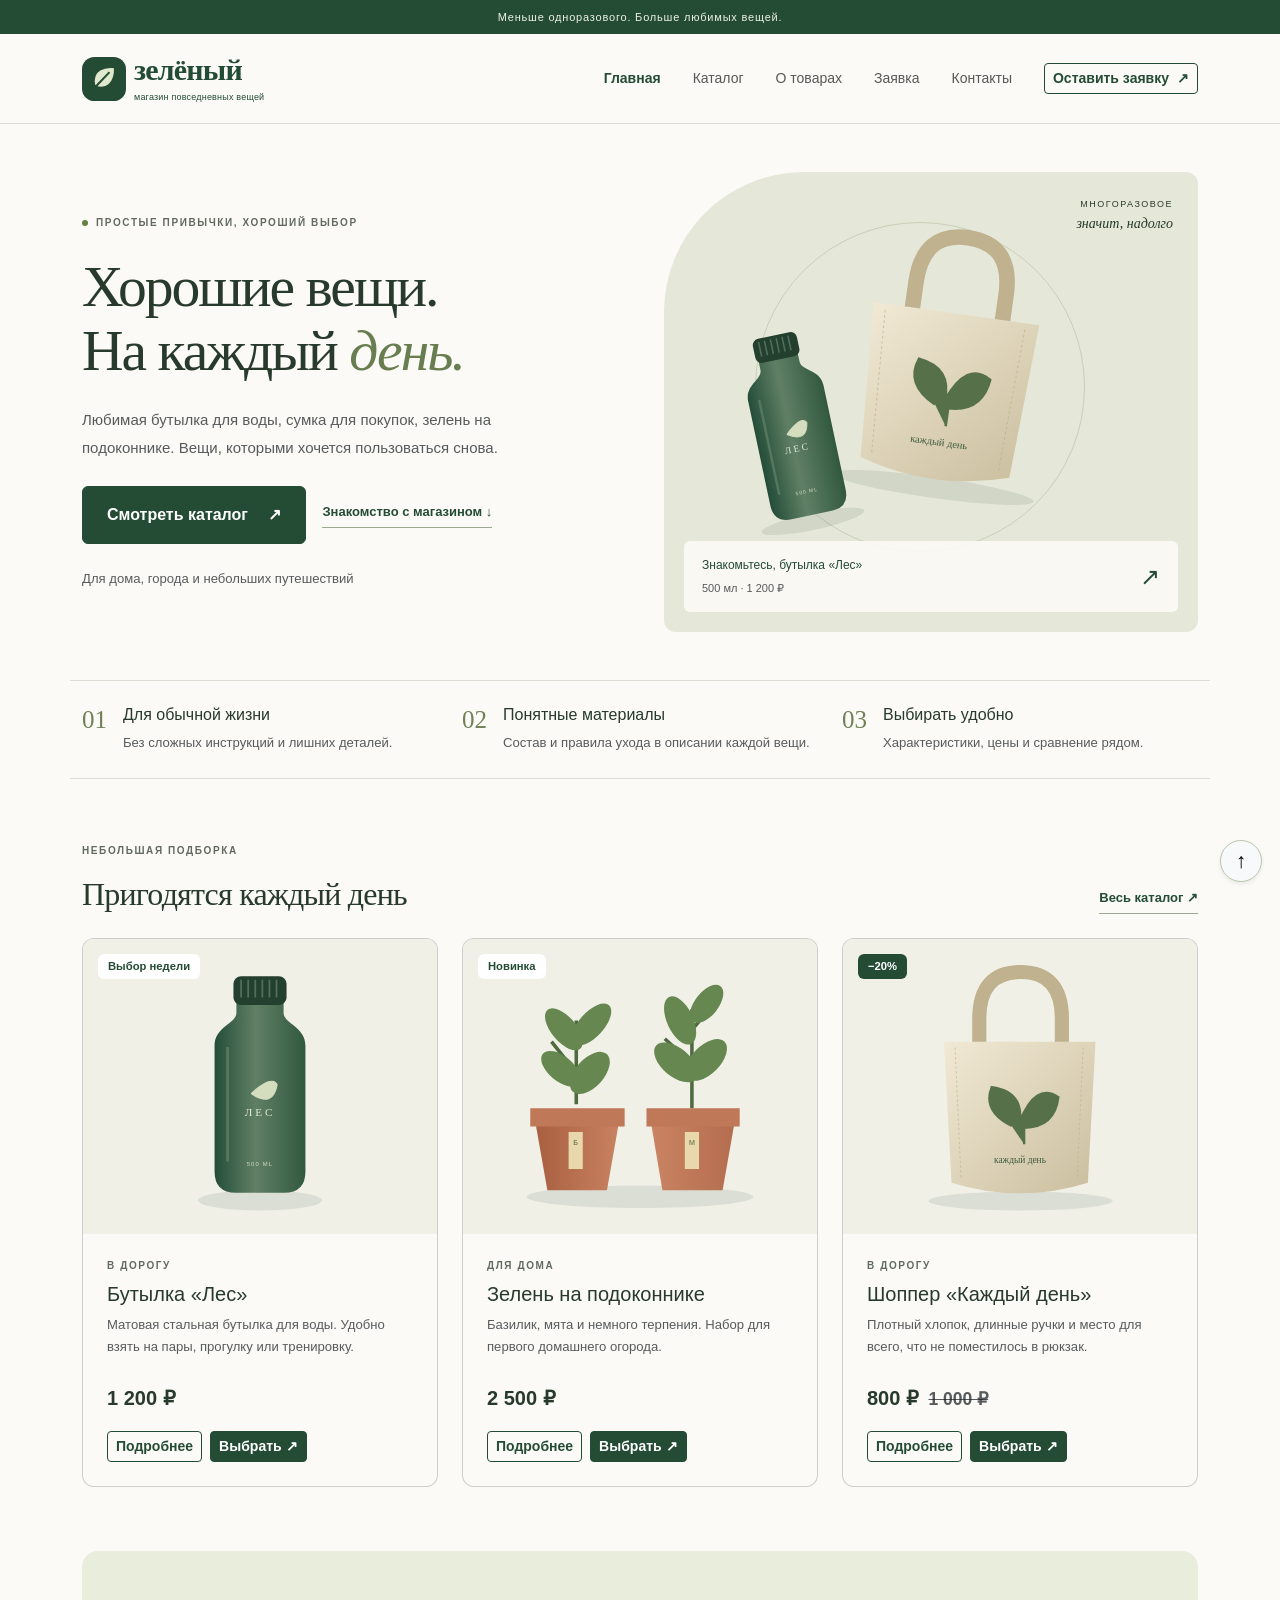
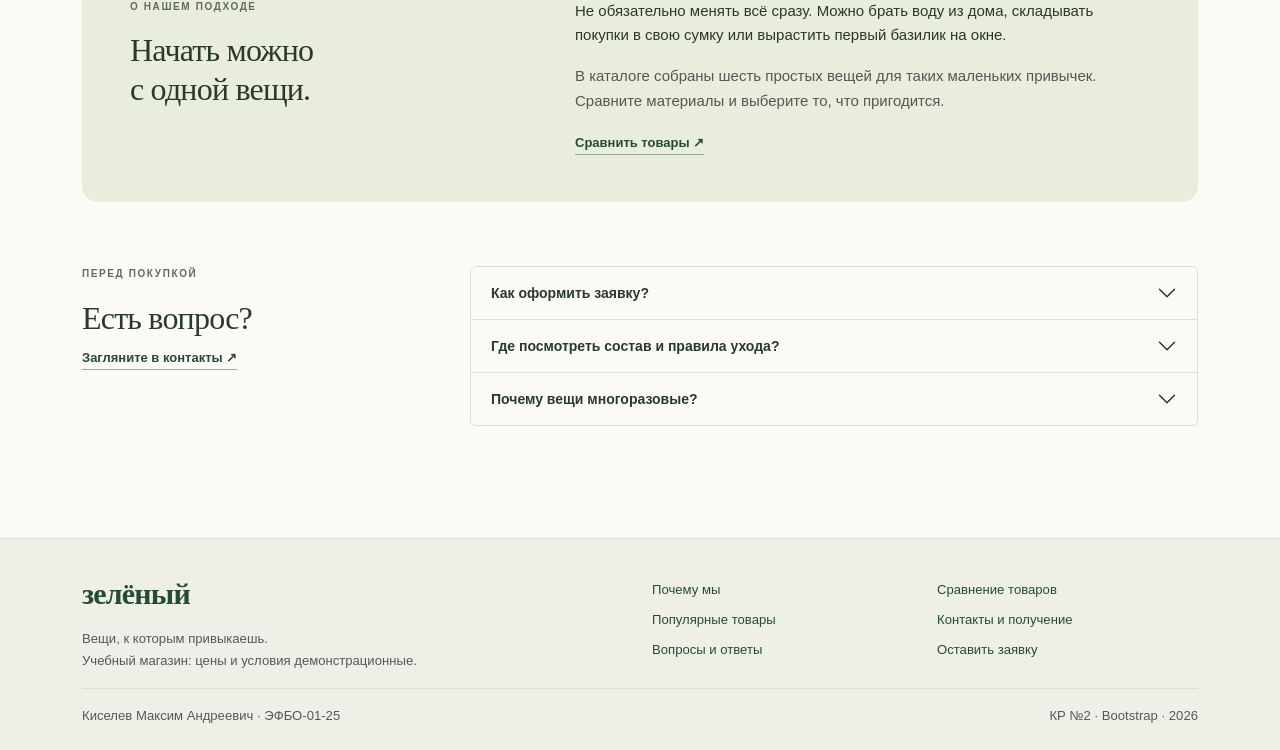
==== index.html @ eaf02a0d "Добавлена Bootstrap-версия зелёного магазина" ====
<!DOCTYPE html>
<html lang="ru">
<head>
  <meta charset="UTF-8">
  <meta name="viewport" content="width=device-width, initial-scale=1.0">
  <meta name="description" content="Многоразовые вещи для дома, города и путешествий. Зелёный магазин с каталогом, сравнением и учебной заявкой.">
  <meta name="theme-color" content="#244c35">
  <title>Вещи на каждый день — Зелёный магазин</title>
  <link rel="icon" href="images/favicon.svg" type="image/svg+xml">
  <link rel="stylesheet" href="vendor/bootstrap/css/bootstrap.min.css">
  <link rel="stylesheet" href="css/custom.css">
  <script src="vendor/bootstrap/js/bootstrap.bundle.min.js" defer></script>
  <script src="js/main.js" defer></script>
</head>
<body class="d-flex flex-column min-vh-100" id="top">

  <a class="visually-hidden-focusable skip-link" href="#main">Перейти к содержимому</a>
  <div class="announcement text-center py-2">Меньше одноразового. Больше любимых вещей.</div>
  <header class="site-header sticky-top">
    <nav class="navbar navbar-expand-lg py-3" aria-label="Основная навигация">
      <div class="container">
        <a class="navbar-brand brand d-flex align-items-center gap-2" href="index.html" aria-label="Зелёный магазин — главная">
          <img src="images/favicon.svg" alt="" width="44" height="44">
          <span>зелёный<small class="brand__caption d-block">магазин повседневных вещей</small></span>
        </a>
        <button class="navbar-toggler" type="button" data-bs-toggle="collapse" data-bs-target="#main-menu" aria-controls="main-menu" aria-expanded="false" aria-label="Открыть меню">
          <span class="navbar-toggler-icon"></span>
        </button>
        <div class="collapse navbar-collapse" id="main-menu">
          <ul class="navbar-nav ms-lg-auto align-items-lg-center gap-lg-3 py-3 py-lg-0">
          <li class="nav-item"><a class="nav-link active" href="index.html" aria-current="page">Главная</a></li>
          <li class="nav-item"><a class="nav-link" href="catalog.html">Каталог</a></li>
          <li class="nav-item"><a class="nav-link" href="product.html">О товарах</a></li>
          <li class="nav-item"><a class="nav-link" href="order.html">Заявка</a></li>
          <li class="nav-item"><a class="nav-link" href="contacts.html">Контакты</a></li>
          </ul>
          <a class="btn btn-outline-primary btn-sm ms-xl-4 d-none d-xl-inline-flex" href="order.html">Оставить заявку <span class="ms-2" aria-hidden="true">↗</span></a>
        </div>
      </div>
    </nav>
  </header>
  <main class="flex-grow-1" id="main">

    <section class="container py-4 py-lg-5" aria-labelledby="hero-title">
      <div class="row g-4 g-lg-5 align-items-center">
        <div class="col-12 col-lg-6 py-lg-3">
          <p class="eyebrow mb-4"><span class="status-dot" aria-hidden="true"></span>Простые привычки, хороший выбор</p>
          <h1 class="hero__title mb-4" id="hero-title">Хорошие вещи.<br>На каждый <em>день.</em></h1>
          <p class="hero__text text-body-secondary mb-4">Любимая бутылка для воды, сумка для покупок, зелень на подоконнике. Вещи, которыми хочется пользоваться снова.</p>
          <div class="d-flex flex-wrap align-items-center gap-3">
            <a class="btn btn-primary px-4 py-3" href="catalog.html">Смотреть каталог <span class="ms-3" aria-hidden="true">↗</span></a>
            <a class="text-link" href="#advantages">Знакомство с магазином ↓</a>
          </div>
          <p class="small text-body-secondary mt-4 mb-0">Для дома, города и небольших путешествий</p>
        </div>
        <div class="col-12 col-lg-6">
          <div class="hero__visual">
            <span class="hero__circle" aria-hidden="true"></span>
            <p class="hero__stamp">МНОГОРАЗОВОЕ<br><span>значит, надолго</span></p>
            <img class="hero__bag" src="images/bag.svg" alt="Хлопковая сумка для повседневных покупок" width="600" height="500">
            <img class="hero__bottle" src="images/bottle.svg" alt="Зелёная стальная бутылка «Лес»" width="600" height="500">
            <a class="hero__product d-flex justify-content-between align-items-center gap-3" href="product.html#bottle"><span>Знакомьтесь, бутылка «Лес»<small class="d-block text-body-secondary">500 мл · 1 200 ₽</small></span><span class="fs-4" aria-hidden="true">↗</span></a>
          </div>
        </div>
      </div>
    </section>
    <section class="container py-4 border-top border-bottom" id="advantages" aria-labelledby="advantages-title">
      <h2 class="visually-hidden" id="advantages-title">Почему стоит заглянуть в каталог</h2>
      <div class="row g-4">
        <article class="col-12 col-md-4 d-flex gap-3"><span class="advantage-number" aria-hidden="true">01</span><div><h3 class="h6">Для обычной жизни</h3><p class="small text-body-secondary mb-0">Без сложных инструкций и лишних деталей.</p></div></article>
        <article class="col-12 col-md-4 d-flex gap-3"><span class="advantage-number" aria-hidden="true">02</span><div><h3 class="h6">Понятные материалы</h3><p class="small text-body-secondary mb-0">Состав и правила ухода в описании каждой вещи.</p></div></article>
        <article class="col-12 col-md-4 d-flex gap-3"><span class="advantage-number" aria-hidden="true">03</span><div><h3 class="h6">Выбирать удобно</h3><p class="small text-body-secondary mb-0">Характеристики, цены и сравнение рядом.</p></div></article>
      </div>
    </section>
    <section class="container section-space" id="popular" aria-labelledby="popular-title">
      <div class="d-flex flex-column flex-sm-row justify-content-between align-items-sm-end gap-3 mb-4"><div><p class="eyebrow">Небольшая подборка</p><h2 class="mb-0" id="popular-title">Пригодятся каждый день</h2></div><a class="text-link" href="catalog.html">Весь каталог ↗</a></div>
      <div class="row g-4">
        <div class="col-12 col-md-6 col-lg-4">
          <article class="card product-card h-100">
            <div class="product-card__picture position-relative">
              <span class="badge bg-white text-primary product-card__badge">Выбор недели</span>
              <img src="images/bottle.svg" class="card-img-top product-card__image" alt="Бутылка «Лес»" width="600" height="500" loading="lazy">
            </div>
            <div class="card-body d-flex flex-column p-4">
              <p class="eyebrow mb-2">В дорогу</p>
              <h3 class="card-title h5"><a class="product-card__title" href="product.html#bottle">Бутылка «Лес»</a></h3>
              <p class="card-text small text-body-secondary mb-4">Матовая стальная бутылка для воды. Удобно взять на пары, прогулку или тренировку.</p>
              <p class="fw-semibold fs-5 mt-auto">1 200 ₽</p>
              <div class="d-flex flex-wrap gap-2">
                <a class="btn btn-outline-primary btn-sm" href="product.html#bottle" aria-label="Подробнее: Бутылка «Лес»">Подробнее</a>
                <a class="btn btn-primary btn-sm" href="order.html?product=bottle" aria-label="Заявка: Бутылка «Лес»">Выбрать <span aria-hidden="true">↗</span></a>
              </div>
            </div>
          </article>
        </div>
        <div class="col-12 col-md-6 col-lg-4">
          <article class="card product-card h-100">
            <div class="product-card__picture position-relative">
              <span class="badge bg-white text-primary product-card__badge">Новинка</span>
              <img src="images/kit.svg" class="card-img-top product-card__image" alt="Зелень на подоконнике" width="600" height="500" loading="lazy">
            </div>
            <div class="card-body d-flex flex-column p-4">
              <p class="eyebrow mb-2">Для дома</p>
              <h3 class="card-title h5"><a class="product-card__title" href="product.html#kit">Зелень на подоконнике</a></h3>
              <p class="card-text small text-body-secondary mb-4">Базилик, мята и немного терпения. Набор для первого домашнего огорода.</p>
              <p class="fw-semibold fs-5 mt-auto">2 500 ₽</p>
              <div class="d-flex flex-wrap gap-2">
                <a class="btn btn-outline-primary btn-sm" href="product.html#kit" aria-label="Подробнее: Зелень на подоконнике">Подробнее</a>
                <a class="btn btn-primary btn-sm" href="order.html?product=kit" aria-label="Заявка: Зелень на подоконнике">Выбрать <span aria-hidden="true">↗</span></a>
              </div>
            </div>
          </article>
        </div>
        <div class="col-12 col-md-6 col-lg-4">
          <article class="card product-card h-100 product-card--discount">
            <div class="product-card__picture position-relative">
              <span class="badge text-bg-success product-card__badge">−20%</span>
              <img src="images/bag.svg" class="card-img-top product-card__image" alt="Шоппер «Каждый день»" width="600" height="500" loading="lazy">
            </div>
            <div class="card-body d-flex flex-column p-4">
              <p class="eyebrow mb-2">В дорогу</p>
              <h3 class="card-title h5"><a class="product-card__title" href="product.html#bag">Шоппер «Каждый день»</a></h3>
              <p class="card-text small text-body-secondary mb-4">Плотный хлопок, длинные ручки и место для всего, что не поместилось в рюкзак.</p>
              <p class="fw-semibold fs-5 mt-auto">800 ₽ <del class="small text-body-secondary ms-1">1 000 ₽</del></p>
              <div class="d-flex flex-wrap gap-2">
                <a class="btn btn-outline-primary btn-sm" href="product.html#bag" aria-label="Подробнее: Шоппер «Каждый день»">Подробнее</a>
                <a class="btn btn-primary btn-sm" href="order.html?product=bag" aria-label="Заявка: Шоппер «Каждый день»">Выбрать <span aria-hidden="true">↗</span></a>
              </div>
            </div>
          </article>
        </div>
      </div>
    </section>
    <aside class="container" id="about" aria-labelledby="about-title">
      <div class="editorial p-4 p-lg-5 rounded-4"><div class="row g-4 g-lg-5"><div class="col-12 col-lg-5"><p class="eyebrow">О нашем подходе</p><h2 id="about-title">Начать можно<br>с одной вещи.</h2></div><div class="col-12 col-lg-7"><p>Не обязательно менять всё сразу. Можно брать воду из дома, складывать покупки в свою сумку или вырастить первый базилик на окне.</p><p class="text-body-secondary">В каталоге собраны шесть простых вещей для таких маленьких привычек. Сравните материалы и выберите то, что пригодится.</p><a class="text-link" href="catalog.html#comparison">Сравнить товары ↗</a></div></div></div>
    </aside>
    <section class="container section-space" id="faq" aria-labelledby="faq-title"><div class="row g-4 g-lg-5"><div class="col-12 col-lg-4"><p class="eyebrow">Перед покупкой</p><h2 id="faq-title">Есть вопрос?</h2><a class="text-link" href="contacts.html">Загляните в контакты ↗</a></div><div class="col-12 col-lg-8"><div class="accordion" id="home-faq">
          <div class="accordion-item">
            <h3 class="accordion-header">
              <button class="accordion-button collapsed" type="button" data-bs-toggle="collapse" data-bs-target="#home-faq-1" aria-expanded="false" aria-controls="home-faq-1">Как оформить заявку?</button>
            </h3>
            <div class="accordion-collapse collapse" id="home-faq-1" data-bs-parent="#home-faq">
              <div class="accordion-body text-body-secondary">Выберите товар в каталоге и нажмите «Выбрать». В форме он уже будет отмечен. Заполните контакты и посмотрите учебное подтверждение проверки. Настоящая покупка не выполняется.</div>
            </div>
          </div>
          <div class="accordion-item">
            <h3 class="accordion-header">
              <button class="accordion-button collapsed" type="button" data-bs-toggle="collapse" data-bs-target="#home-faq-2" aria-expanded="false" aria-controls="home-faq-2">Где посмотреть состав и правила ухода?</button>
            </h3>
            <div class="accordion-collapse collapse" id="home-faq-2" data-bs-parent="#home-faq">
              <div class="accordion-body text-body-secondary">Откройте «Подробнее» у товара. Характеристики, уход и получение размещены в отдельных вкладках.</div>
            </div>
          </div>
          <div class="accordion-item">
            <h3 class="accordion-header">
              <button class="accordion-button collapsed" type="button" data-bs-toggle="collapse" data-bs-target="#home-faq-3" aria-expanded="false" aria-controls="home-faq-3">Почему вещи многоразовые?</button>
            </h3>
            <div class="accordion-collapse collapse" id="home-faq-3" data-bs-parent="#home-faq">
              <div class="accordion-body text-body-secondary">Бутылка, сумка и остальные товары предназначены для повторного использования. Срок службы зависит от материала и ухода.</div>
            </div>
          </div>
        </div></div></div></section>
  </main>

  <footer class="site-footer mt-5 py-4" id="contacts">
    <div class="container">
      <div class="row g-4 py-3">
        <div class="col-12 col-md-6">
          <a class="brand text-decoration-none" href="index.html">зелёный</a>
          <p class="small text-body-secondary mt-3 mb-0">Вещи, к которым привыкаешь.<br>Учебный магазин: цены и условия демонстрационные.</p>
        </div>
        <nav class="col-6 col-md-3 d-flex flex-column gap-2 small" aria-label="Разделы главной">
          <a href="index.html#advantages">Почему мы</a>
          <a href="index.html#popular">Популярные товары</a>
          <a href="index.html#faq">Вопросы и ответы</a>
        </nav>
        <nav class="col-6 col-md-3 d-flex flex-column gap-2 small" aria-label="Полезные ссылки">
          <a href="catalog.html#comparison">Сравнение товаров</a>
          <a href="contacts.html">Контакты и получение</a>
          <a href="order.html">Оставить заявку</a>
        </nav>
      </div>
      <div class="border-top pt-3 d-flex flex-column flex-md-row justify-content-between gap-2 small text-body-secondary">
        <span>Киселев Максим Андреевич · ЭФБО-01-25</span>
        <span>КР №2 · Bootstrap · 2026</span>
      </div>
    </div>
  </footer>
  <a class="back-to-top btn btn-light rounded-circle shadow-sm" href="#top" aria-label="Вернуться наверх">↑</a>

  <div class="modal fade" id="delivery-modal" tabindex="-1" aria-labelledby="delivery-modal-title" aria-hidden="true">
    <div class="modal-dialog modal-dialog-centered">
      <div class="modal-content">
        <div class="modal-header">
          <h2 class="modal-title h4" id="delivery-modal-title">Как получить выбранную вещь</h2>
          <button class="btn-close" type="button" data-bs-dismiss="modal" aria-label="Закрыть условия получения"></button>
        </div>
        <div class="modal-body">
          <p>В учебном макете предусмотрены самовывоз без доплаты и доставка за 300 ₽.</p>
          <p class="text-body-secondary mb-0">Способ получения выбирается в заявке. Реальная доставка и оплата не выполняются.</p>
        </div>
        <div class="modal-footer">
          <button class="btn btn-outline-secondary" type="button" data-bs-dismiss="modal">Закрыть</button>
          <a class="btn btn-primary" href="order.html">К заявке</a>
        </div>
      </div>
    </div>
  </div>

</body>
</html>
---- css/custom.css ----
:root {
  --shop-primary: #244c35;
  --shop-primary-dark: #163824;
  --shop-surface: #f0f0e7;
  --bs-body-bg: #fbfaf6;
  --bs-body-color: #273a2c;
  --bs-body-color-rgb: 39, 58, 44;
  --bs-border-color: #dcdfd3;
  --bs-primary-rgb: 36, 76, 53;
  --bs-success-rgb: 36, 76, 53;
  --bs-link-color: #244c35;
  --bs-link-color-rgb: 36, 76, 53;
  --bs-link-hover-color: #163824;
  --bs-link-hover-color-rgb: 22, 56, 36;
}

html { scroll-behavior: smooth; }
body { font-family: Arial, Helvetica, sans-serif; font-size: 15px; line-height: 1.65; min-height: 100dvh; }
h1, h2, .brand { font-family: Georgia, 'Times New Roman', serif; }
h1, h2 { font-weight: 400; letter-spacing: -.8px; }
a { text-underline-offset: 4px; }
[id] { scroll-margin-top: 120px; }
:focus-visible { outline: 3px solid #657e2b; outline-offset: 4px; }
.btn:focus-visible, .form-control:focus-visible, .form-select:focus-visible, .form-check-input:focus-visible, .accordion-button:focus-visible, .navbar-toggler:focus-visible { outline: 3px solid #657e2b; outline-offset: 3px; }
.skip-link { position: fixed; top: 12px; left: 16px; z-index: 1100; padding: 12px 18px; background: var(--shop-primary); color: white; }
.announcement { background: var(--shop-primary); color: #edf1e2; font-size: 11px; letter-spacing: .8px; }
.site-header { background: var(--bs-body-bg); border-bottom: 1px solid var(--bs-border-color); }
.brand { color: var(--shop-primary); font-size: 30px; font-weight: 700; line-height: 1; letter-spacing: -.8px; }
.brand__caption { font-family: Arial, sans-serif; margin-top: 8px; font-size: 9px; font-weight: 400; letter-spacing: .2px; }
.navbar .nav-link { font-size: 14px; }
.navbar .nav-link.active { color: var(--shop-primary); font-weight: 700; }
.btn-primary {
  --bs-btn-color: #fff;
  --bs-btn-bg: #244c35;
  --bs-btn-border-color: #244c35;
  --bs-btn-hover-color: #fff;
  --bs-btn-hover-bg: #163824;
  --bs-btn-hover-border-color: #163824;
  --bs-btn-active-color: #fff;
  --bs-btn-active-bg: #163824;
  --bs-btn-active-border-color: #163824;
  --bs-btn-disabled-color: #fff;
  --bs-btn-disabled-bg: #244c35;
  --bs-btn-disabled-border-color: #244c35;
  --bs-btn-focus-shadow-rgb: 36, 76, 53;
}
.btn-outline-primary {
  --bs-btn-color: #244c35;
  --bs-btn-border-color: #244c35;
  --bs-btn-hover-color: #fff;
  --bs-btn-hover-bg: #244c35;
  --bs-btn-hover-border-color: #244c35;
  --bs-btn-active-color: #fff;
  --bs-btn-active-bg: #163824;
  --bs-btn-active-border-color: #163824;
  --bs-btn-focus-shadow-rgb: 36, 76, 53;
}
.btn { font-weight: 600; }
.btn:disabled { cursor: not-allowed; }
.btn-link { --bs-btn-color: #244c35; --bs-btn-hover-color: #163824; }
.text-link { font-size: 13px; font-weight: 600; text-decoration: none; border-bottom: 1px solid #9aa98f; padding-bottom: 4px; }
.eyebrow { font-size: 10px; text-transform: uppercase; font-weight: 700; letter-spacing: 1.6px; color: #626a60; }
.status-dot { display: inline-block; width: 6px; height: 6px; border-radius: 50%; background: #628143; margin-right: 8px; vertical-align: middle; }
.hero__title { font-size: clamp(42px, 4.5vw, 66px); line-height: 1.1; letter-spacing: -2px; }
.hero__title em { color: #687d50; }
.hero__text { max-width: 440px; line-height: 1.85; }
.hero__visual { position: relative; min-height: 460px; background: #e5e7d8; overflow: hidden; border-radius: 140px 12px 12px 12px; }
.hero__circle { position: absolute; width: 330px; height: 330px; border: 1px solid #c9cfb8; border-radius: 50%; top: 50px; left: 17%; }
.hero__bag { position: absolute; width: 390px; height: auto; top: 28px; left: 17%; transform: rotate(8deg); }
.hero__bottle { position: absolute; width: 300px; height: auto; top: 130px; left: -4%; transform: rotate(-12deg); }
.hero__stamp { position: absolute; right: 25px; top: 25px; z-index: 1; font-size: 9px; text-align: right; letter-spacing: 1.5px; }
.hero__stamp span { font-family: Georgia, serif; font-size: 14px; font-style: italic; letter-spacing: 0; }
.hero__product { position: absolute; bottom: 20px; left: 20px; right: 20px; padding: 15px 18px; background: #fbfaf6eb; border-radius: 6px; font-size: 12px; text-decoration: none; }
.hero__product small { margin-top: 3px; font-size: 11px; }
.advantage-number, .form-step { font-family: Georgia, serif; font-size: 25px; color: #708158; line-height: 1.2; }
.section-space { margin-block: 64px; }
.product-card { border-radius: 12px; overflow: hidden; transition: border-color .2s; }
.product-card:hover { border-color: #87967c; }
.product-card__picture, .product-detail__visual { background: var(--shop-surface); }
.product-card__image { width: 100%; height: auto; aspect-ratio: 6 / 5; object-fit: contain; transition: transform .25s; }
.product-card:hover .product-card__image { transform: scale(1.035); }
.product-card__badge { position: absolute; top: 15px; left: 15px; z-index: 1; font-weight: 600; padding: 7px 10px; }
.product-card__title { color: var(--bs-body-color); text-decoration: none; }
.product-card__title:hover { color: var(--shop-primary); text-decoration: underline; }
.editorial, .order-guide, .contact-panel { background: #e9eddc; }
.accordion { --bs-accordion-bg: #fbfaf6; --bs-accordion-border-color: #dcdfd3; --bs-accordion-active-color: #244c35; --bs-accordion-active-bg: #edf1e0; --bs-accordion-btn-focus-box-shadow: 0 0 0 .2rem #657e2b30; }
.accordion-button { font-size: 14px; font-weight: 600; }
.accordion-body { font-size: 14px; }
.comparison-table { min-width: 620px; }
.comparison-table th, .comparison-table td { padding: 15px 18px; }
.product-detail__visual img { max-height: 430px; object-fit: contain; }
.nav-tabs { --bs-nav-tabs-border-color: #dcdfd3; --bs-nav-tabs-link-active-color: #244c35; --bs-nav-tabs-link-active-bg: #fbfaf6; --bs-nav-tabs-link-active-border-color: #dcdfd3 #dcdfd3 #fbfaf6; font-size: 13px; }
.tab-content { min-height: 285px; }
.tab-content th { width: 44%; font-weight: 500; }
.form-control, .form-select { padding: 11px 13px; font-size: 15px; }
.form-control:focus, .form-select:focus { border-color: #708158; box-shadow: 0 0 0 .2rem #657e2b25; }
.form-control:user-invalid, .form-select:user-invalid { border-color: #a52c2c; }
.form-check-input:checked { background-color: var(--shop-primary); border-color: var(--shop-primary); }
.form-check-input:focus { border-color: #708158; box-shadow: 0 0 0 .2rem #657e2b25; }
.form-label { font-size: 13px; font-weight: 600; }
.form-text { font-size: 12px; }
.order-form textarea { resize: vertical; }
.order-guide__image { width: 100%; height: 190px; object-fit: contain; }
address { font-style: normal; }
.site-footer { background: #eef0e7; border-top: 1px solid var(--bs-border-color); }
.site-footer nav a { text-decoration: none; }
.site-footer nav a:hover { text-decoration: underline; }
.back-to-top { position: fixed; right: 18px; bottom: 18px; z-index: 1020; width: 42px; height: 42px; padding: 4px; font-size: 21px; border-color: #bac6ac; }
@media (min-width: 992px) {
  .catalog-filters { position: sticky; top: 115px; }
}
@media (max-width: 991.98px) {
  .site-header { position: relative; }
  [id] { scroll-margin-top: 20px; }
  .hero__visual { max-width: 600px; margin-inline: auto; min-height: 420px; }
  .hero__bag { top: 12px; }
  .hero__bottle { top: 110px; left: 0; }
  .section-space { margin-block: 44px; }
}
@media (max-width: 575.98px) {
  .brand { font-size: 26px; }
  .brand__caption { font-size: 8px; }
  .hero__visual { min-height: 370px; border-top-left-radius: 100px; }
  .hero__bag { width: 310px; top: 20px; left: 9%; }
  .hero__bottle { width: 250px; top: 105px; left: -12%; }
  .hero__circle { width: 270px; height: 270px; top: 30px; left: 12%; }
  .hero__stamp { right: 18px; font-size: 8px; }
  .hero__product { right: 14px; left: 14px; font-size: 11px; }
  .nav-tabs .nav-link { padding: 9px 10px; font-size: 12px; }
  .tab-content { min-height: 260px; }
}
@media (prefers-reduced-motion: reduce) {
  html { scroll-behavior: auto; }
  .product-card__image, .product-card { transition: none; }
  .product-card:hover .product-card__image { transform: none; }
}
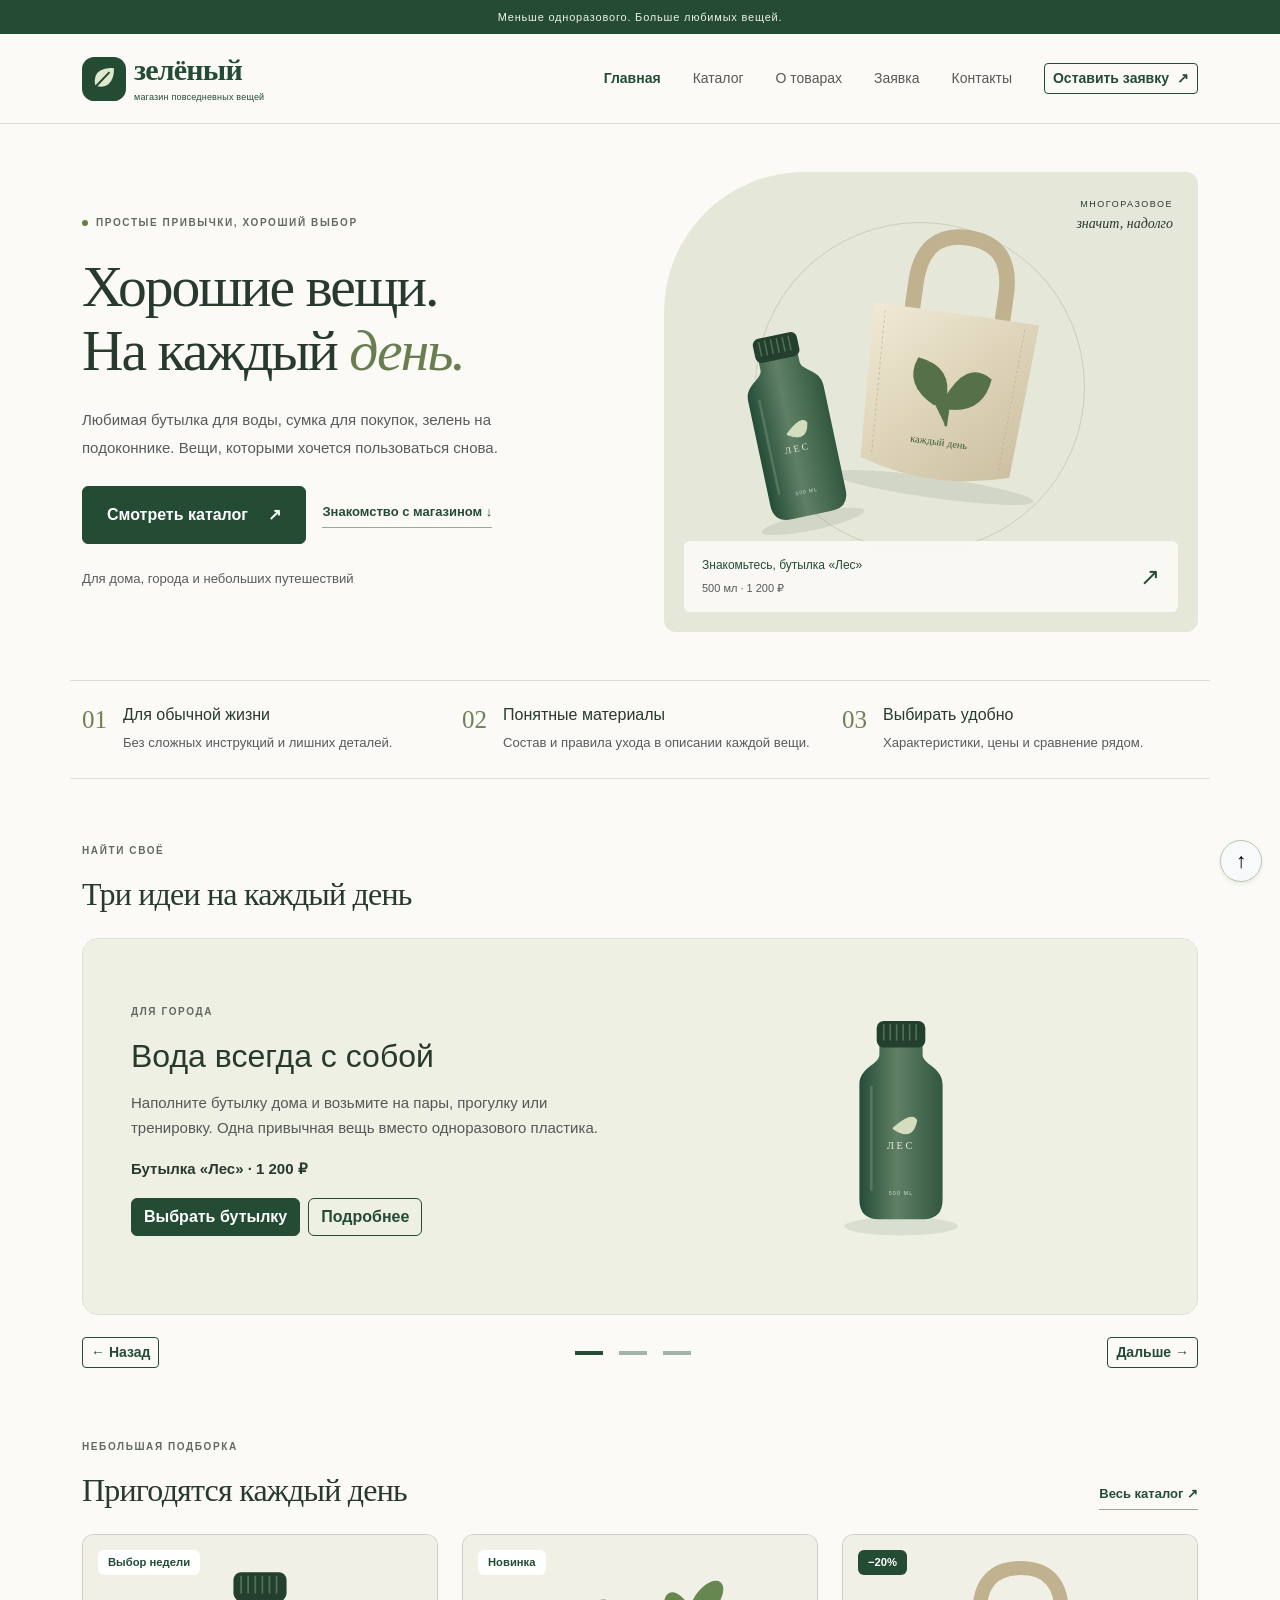
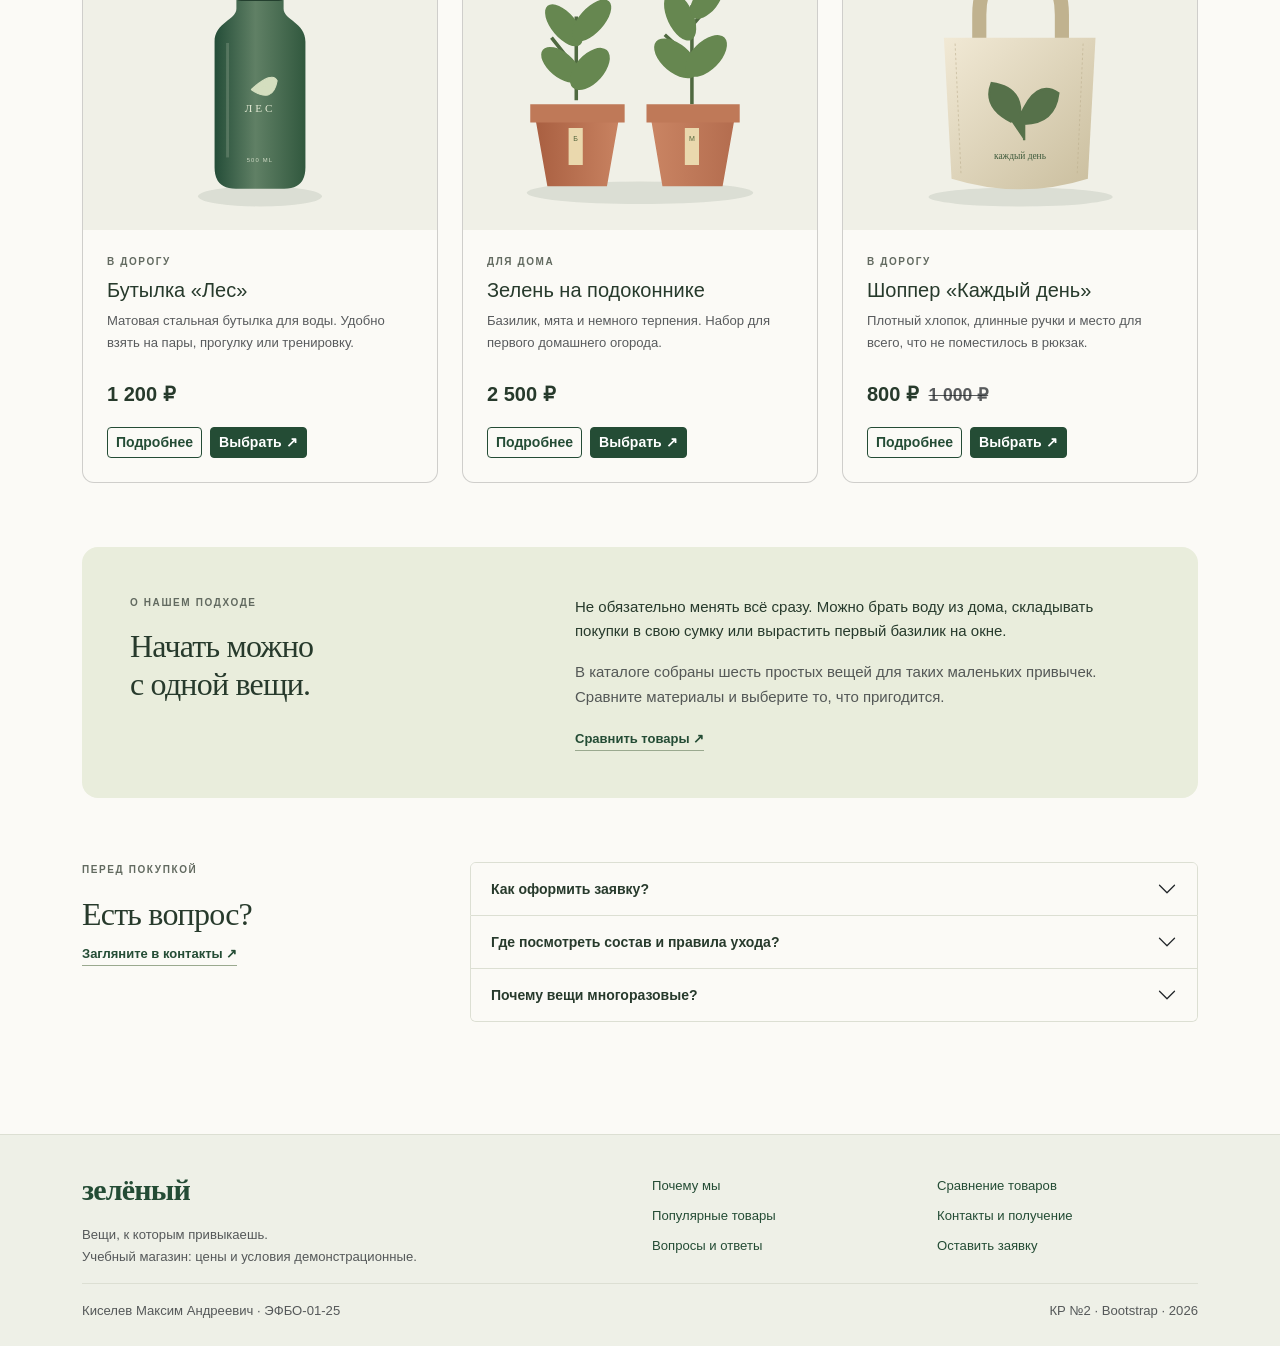
==== commit 2aa4ceaa: "Добавлена карусель идей на главной" ====
--- a/index.html
+++ b/index.html
@@ -72,6 +72,65 @@
         <article class="col-12 col-md-4 d-flex gap-3"><span class="advantage-number" aria-hidden="true">03</span><div><h3 class="h6">Выбирать удобно</h3><p class="small text-body-secondary mb-0">Характеристики, цены и сравнение рядом.</p></div></article>
       </div>
     </section>
+    <section class="container section-space" id="ideas" aria-labelledby="ideas-title">
+      <p class="eyebrow">Найти своё</p>
+      <h2 class="mb-4" id="ideas-title">Три идеи на каждый день</h2>
+      <div class="carousel slide ideas-carousel" id="ideas-carousel" role="region" aria-roledescription="карусель" aria-labelledby="ideas-title" tabindex="0">
+        <div class="carousel-inner rounded-4 border" aria-live="polite">
+          <div class="carousel-item active" role="group" aria-roledescription="слайд" aria-label="1 из 3">
+            <div class="ideas-carousel__slide p-4 p-lg-5">
+              <div class="row g-4 align-items-center">
+                <div class="col-12 col-md-6 ideas-carousel__copy">
+                  <p class="eyebrow mb-3">Для города</p>
+                  <h3 class="h2 mb-3">Вода всегда с собой</h3>
+                  <p class="text-body-secondary">Наполните бутылку дома и возьмите на пары, прогулку или тренировку. Одна привычная вещь вместо одноразового пластика.</p>
+                  <p class="fw-semibold mb-3">Бутылка «Лес» · 1 200 ₽</p>
+                  <div class="d-flex flex-wrap gap-2"><a class="btn btn-primary" href="order.html?product=bottle">Выбрать бутылку</a><a class="btn btn-outline-primary" href="product.html#bottle">Подробнее</a></div>
+                </div>
+                <div class="col-12 col-md-6"><img class="ideas-carousel__image" src="images/bottle.svg" alt="Зелёная стальная бутылка «Лес»" width="600" height="500"></div>
+              </div>
+            </div>
+          </div>
+          <div class="carousel-item" role="group" aria-roledescription="слайд" aria-label="2 из 3">
+            <div class="ideas-carousel__slide p-4 p-lg-5">
+              <div class="row g-4 align-items-center">
+                <div class="col-12 col-md-6 ideas-carousel__copy">
+                  <p class="eyebrow mb-3">Для дома</p>
+                  <h3 class="h2 mb-3">Своя зелень на окне</h3>
+                  <p class="text-body-secondary">Базилик, мята и немного терпения. Поставьте горшочки на светлый подоконник — и наблюдайте, как растёт ваш первый огород.</p>
+                  <p class="fw-semibold mb-3">Набор для выращивания · 2 500 ₽</p>
+                  <div class="d-flex flex-wrap gap-2"><a class="btn btn-primary" href="order.html?product=kit">Выбрать набор</a><a class="btn btn-outline-primary" href="product.html#kit">Подробнее</a></div>
+                </div>
+                <div class="col-12 col-md-6"><img class="ideas-carousel__image" src="images/kit.svg" alt="Горшочки с базиликом и мятой" width="600" height="500"></div>
+              </div>
+            </div>
+          </div>
+          <div class="carousel-item" role="group" aria-roledescription="слайд" aria-label="3 из 3">
+            <div class="ideas-carousel__slide p-4 p-lg-5">
+              <div class="row g-4 align-items-center">
+                <div class="col-12 col-md-6 ideas-carousel__copy">
+                  <p class="eyebrow mb-3">Для выходных</p>
+                  <h3 class="h2 mb-3">Небольшой пикник на двоих</h3>
+                  <p class="text-body-secondary">Посуда и приборы в льняном чехле. Возьмите обед с собой, а после прогулки вымойте набор и сохраните до следующей поездки.</p>
+                  <p class="fw-semibold mb-3">Набор для пикника · 3 200 ₽</p>
+                  <div class="d-flex flex-wrap gap-2"><a class="btn btn-primary" href="order.html?product=picnic">Выбрать для пикника</a><a class="btn btn-outline-primary" href="product.html#picnic">Подробнее</a></div>
+                </div>
+                <div class="col-12 col-md-6"><img class="ideas-carousel__image" src="images/picnic.svg" alt="Многоразовая посуда для пикника на двоих" width="600" height="500"></div>
+              </div>
+            </div>
+          </div>
+        </div>
+        <div class="d-flex flex-wrap justify-content-between align-items-center gap-2 mt-3">
+          <button class="btn btn-outline-primary btn-sm" type="button" data-bs-target="#ideas-carousel" data-bs-slide="prev"><span aria-hidden="true">←</span> Назад</button>
+          <div class="carousel-indicators position-static m-0 ideas-carousel__indicators">
+            <button class="active" type="button" data-bs-target="#ideas-carousel" data-bs-slide-to="0" aria-current="true" aria-label="Слайд 1: бутылка"></button>
+            <button type="button" data-bs-target="#ideas-carousel" data-bs-slide-to="1" aria-label="Слайд 2: зелень на окне"></button>
+            <button type="button" data-bs-target="#ideas-carousel" data-bs-slide-to="2" aria-label="Слайд 3: пикник"></button>
+          </div>
+          <button class="btn btn-outline-primary btn-sm" type="button" data-bs-target="#ideas-carousel" data-bs-slide="next">Дальше <span aria-hidden="true">→</span></button>
+        </div>
+      </div>
+    </section>
     <section class="container section-space" id="popular" aria-labelledby="popular-title">
       <div class="d-flex flex-column flex-sm-row justify-content-between align-items-sm-end gap-3 mb-4"><div><p class="eyebrow">Небольшая подборка</p><h2 class="mb-0" id="popular-title">Пригодятся каждый день</h2></div><a class="text-link" href="catalog.html">Весь каталог ↗</a></div>
       <div class="row g-4">
--- a/css/custom.css
+++ b/css/custom.css
@@ -74,6 +74,11 @@
 .hero__product small { margin-top: 3px; font-size: 11px; }
 .advantage-number, .form-step { font-family: Georgia, serif; font-size: 25px; color: #708158; line-height: 1.2; }
 .section-space { margin-block: 64px; }
+.ideas-carousel__slide { min-height: 375px; background: #edf0e3; }
+.ideas-carousel__copy { min-height: 235px; }
+.ideas-carousel__image { display: block; width: 100%; height: 270px; object-fit: contain; }
+.ideas-carousel__indicators [data-bs-target] { box-sizing: border-box; width: 44px; height: 44px; margin: 0; padding: 20px 8px; border: 0; background-color: var(--shop-primary); background-clip: content-box; opacity: .4; }
+.ideas-carousel__indicators .active { opacity: 1; }
 .product-card { border-radius: 12px; overflow: hidden; transition: border-color .2s; }
 .product-card:hover { border-color: #87967c; }
 .product-card__picture, .product-detail__visual { background: var(--shop-surface); }
@@ -129,6 +134,14 @@
   .nav-tabs .nav-link { padding: 9px 10px; font-size: 12px; }
   .tab-content { min-height: 260px; }
 }
+@media (max-width: 767.98px) {
+  .ideas-carousel__slide { min-height: 640px; }
+  .ideas-carousel__copy { min-height: 245px; }
+  .ideas-carousel__image { height: 210px; }
+}
+@media (min-width: 768px) and (max-width: 991.98px) {
+  .ideas-carousel__slide { min-height: 420px; }
+}
 @media (prefers-reduced-motion: reduce) {
   html { scroll-behavior: auto; }
   .product-card__image, .product-card { transition: none; }
